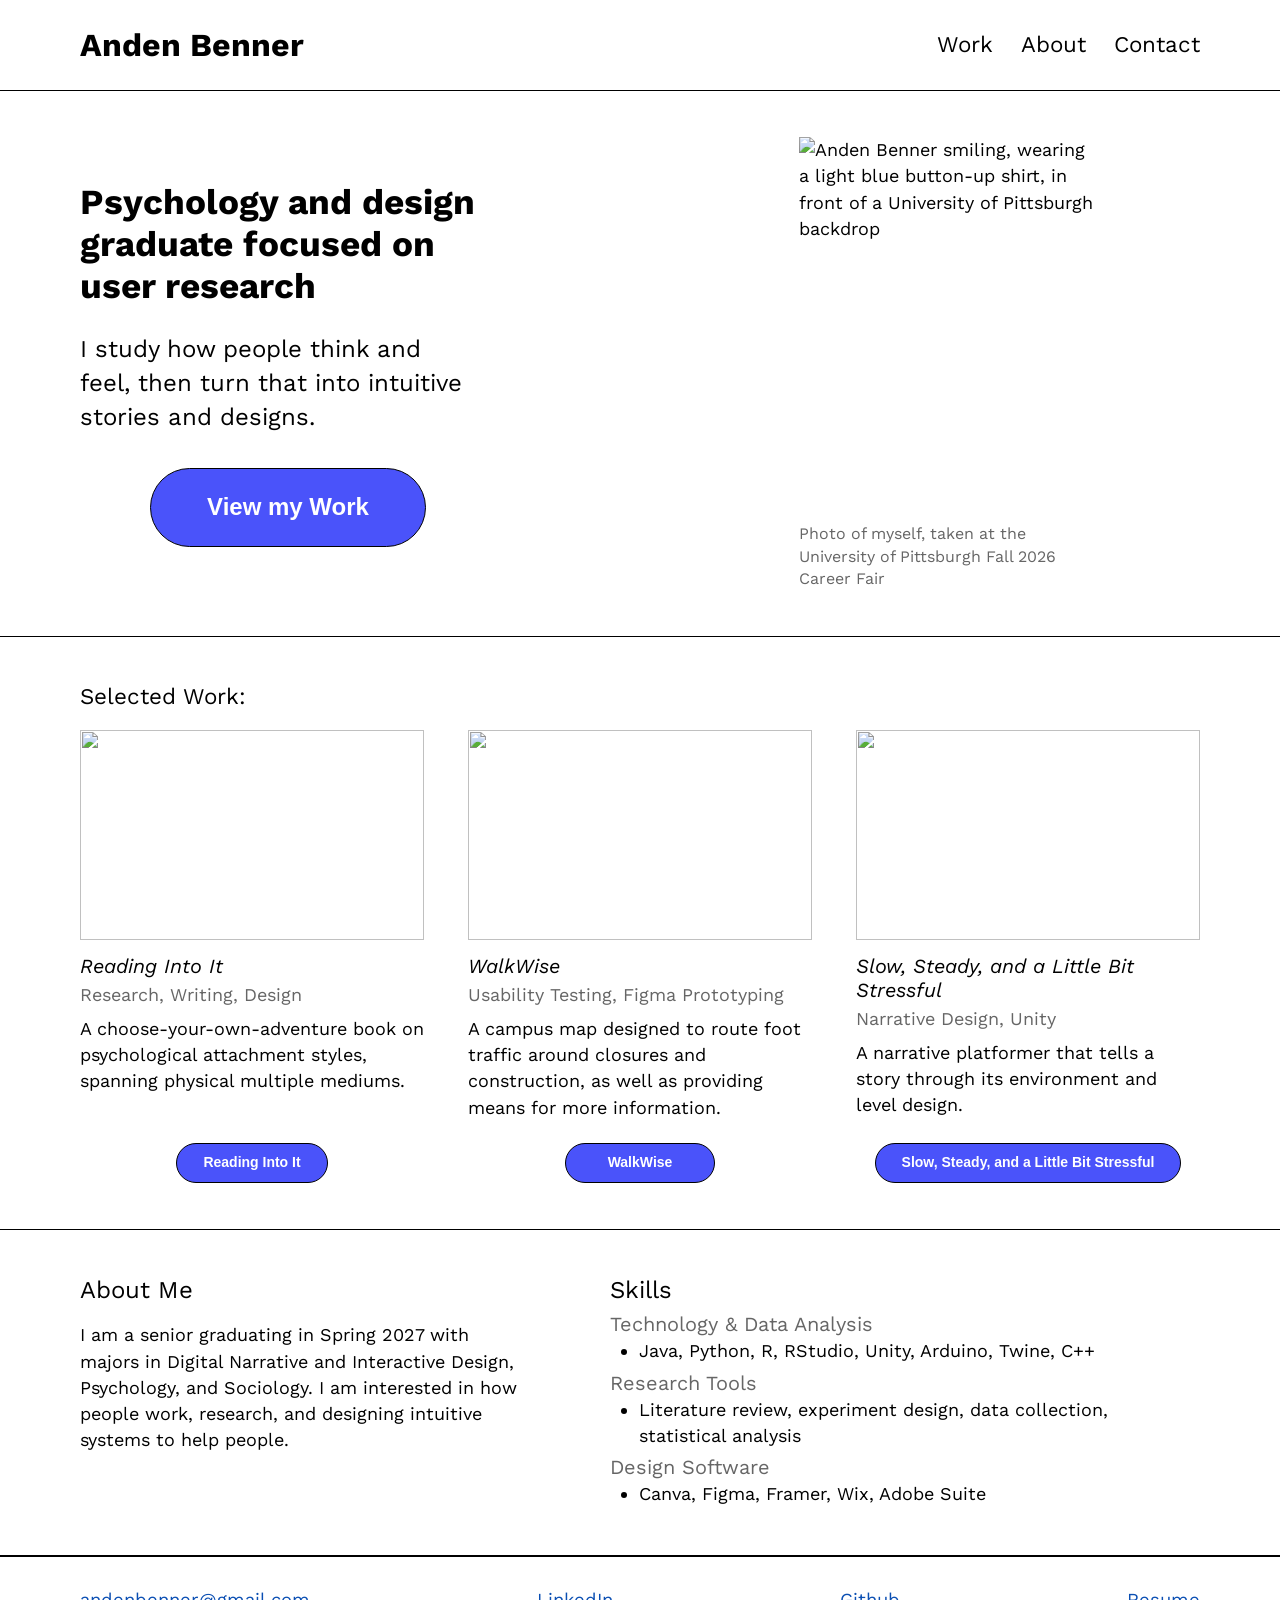
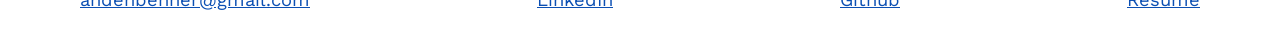
==== index.html @ 51266957 "Add files via upload" ====
<!DOCTYPE html>
<html lang="en">
<head>
  <meta charset="utf-8">
  <meta name="viewport" content="width=device-width, initial-scale=1">
  <title>Anden Benner</title>
  <meta name="description" content="Psychology and design graduate focused on user research.">
  <link rel="preconnect" href="https://fonts.googleapis.com">
  <link rel="preconnect" href="https://fonts.gstatic.com" crossorigin>
  <link href="https://fonts.googleapis.com/css2?family=Work+Sans:ital,wght@0,400;0,500;0,600;0,700;1,400;1,500;1,600;1,700&display=swap" rel="stylesheet">
  <link rel="stylesheet" href="styles.css">
</head>
<body>
  <a class="skip-link" href="#main">Skip to content</a>

  <header class="site-header">
    <div class="wrap">
      <a class="brand" href="index.html">Anden Benner</a>
      <nav class="site-nav" aria-label="Main">
        <a href="index.html#work">Work</a>
        <a href="index.html#about">About</a>
        <a href="index.html#contact">Contact</a>
      </nav>
    </div>
  </header>

  <main id="main">
    <section class="band hero" aria-labelledby="hero-title">
      <div class="wrap">
        <div class="text-col">
          <h1 id="hero-title">Psychology and design graduate focused on user research</h1>
          <p class="lede">I study how people think and feel, then turn that into intuitive stories and designs.</p>
          <div class="cta"><a class="btn btn-lg" href="#work">View my Work</a></div>
        </div>
        <figure>
          <img src="images/anden-photo.jpg" width="491" height="615" alt="Anden Benner smiling, wearing a light blue button-up shirt, in front of a University of Pittsburgh backdrop">
          <figcaption class="caption">Photo of myself, taken at the University of Pittsburgh Fall 2026 Career Fair</figcaption>
        </figure>
      </div>
    </section>

    <section class="band" id="work" aria-labelledby="work-title">
      <div class="wrap">
        <h2 class="work-title" id="work-title">Selected Work:</h2>
        <ul class="work-grid">
          <li class="work-card">
            <a class="thumb" href="reading-into-it.html" tabindex="-1" aria-hidden="true">
              <img src="images/reading-into-it-card.jpg" width="857" height="1143" alt="">
            </a>
            <h3>Reading Into It</h3>
            <p class="tags">Research, Writing, Design</p>
            <p class="desc">A choose-your-own-adventure book on psychological attachment styles, spanning physical multiple mediums.</p>
            <a class="btn btn-sm" href="reading-into-it.html">Reading Into It</a>
          </li>
          <li class="work-card">
            <a class="thumb" href="walkwise.html" tabindex="-1" aria-hidden="true">
              <img src="images/walkwise-icon.png" width="242" height="244" alt="">
            </a>
            <h3>WalkWise</h3>
            <p class="tags">Usability Testing, Figma Prototyping</p>
            <p class="desc">A campus map designed to route foot traffic around closures and construction, as well as providing means for more information.</p>
            <a class="btn btn-sm" href="walkwise.html">WalkWise</a>
          </li>
          <li class="work-card">
            <a class="thumb" href="slow-steady.html" tabindex="-1" aria-hidden="true">
              <img src="images/slow-steady-card.jpg" width="470" height="310" alt="">
            </a>
            <h3>Slow, Steady, and a Little Bit Stressful</h3>
            <p class="tags">Narrative Design, Unity</p>
            <p class="desc">A narrative platformer that tells a story through its environment and level design.</p>
            <a class="btn btn-sm" href="slow-steady.html">Slow, Steady, and a Little Bit Stressful</a>
          </li>
        </ul>
      </div>
    </section>

    <section class="band" id="about" aria-labelledby="about-title">
      <div class="wrap about-grid">
        <div>
          <h2 id="about-title">About Me</h2>
          <p>I am a senior graduating in Spring 2027 with majors in Digital Narrative and Interactive Design, Psychology, and Sociology. I am interested in how people work, research, and designing intuitive systems to help people.</p>
        </div>
        <div class="skills">
          <h2>Skills</h2>
          <h3>Technology &amp; Data Analysis</h3>
          <ul><li>Java, Python, R, RStudio, Unity, Arduino, Twine, C++</li></ul>
          <h3>Research Tools</h3>
          <ul><li>Literature review, experiment design, data collection, statistical analysis</li></ul>
          <h3>Design Software</h3>
          <ul><li>Canva, Figma, Framer, Wix, Adobe Suite</li></ul>
        </div>
      </div>
    </section>
  </main>

  <footer class="site-footer" id="contact">
    <div class="wrap">
      <p><a href="mailto:andenbenner@gmail.com">andenbenner@gmail.com</a></p>
      <p><a href="https://www.linkedin.com/in/anden-benner-002a593b1/" target="_blank" rel="noopener">LinkedIn</a></p>
      <p><a href="https://github.com/anden13-dot" target="_blank" rel="noopener">Github</a></p>
      <p><a href="resume.pdf" target="_blank" rel="noopener">Resume</a></p>
    </div>
  </footer>
</body>
</html>
---- styles.css ----
:root {
  --ink: #000;
  --muted: #666;
  --body-grey: #555;
  --rule: #000;
  --accent: #4a53fa;
  --accent-hover: #3239d6;
  --link: #0b4fb3;
  --page: #fff;
  --max: 1120px;
  --gutter: clamp(20px, 5.5vw, 58px);
  --btn-font: Arial, "Liberation Sans", Helvetica, sans-serif;
  --section-pad: clamp(30px, 4.5vw, 46px);
}

*, *::before, *::after { box-sizing: border-box; }
html { scroll-behavior: smooth; }

body {
  margin: 0;
  background: var(--page);
  color: var(--ink);
  font-family: "Work Sans", system-ui, -apple-system, "Segoe UI", Roboto, Helvetica, Arial, sans-serif;
  font-size: 1.125rem;
  line-height: 1.45;
  -webkit-font-smoothing: antialiased;
}
body.project { font-size: 1.03rem; }

img { display: block; max-width: 100%; height: auto; }
a { color: inherit; }

:focus-visible { outline: 3px solid var(--accent); outline-offset: 3px; border-radius: 4px; }

.skip-link {
  position: absolute; left: 12px; top: -60px;
  background: var(--ink); color: #fff;
  padding: 10px 16px; border-radius: 999px; z-index: 10;
}
.skip-link:focus { top: 12px; }

/* ---------- Layout ---------- */
.wrap {
  width: 100%;
  max-width: calc(var(--max) + var(--gutter) * 2);
  margin: 0 auto;
  padding-inline: var(--gutter);
}

.site-header { border-bottom: 1px solid var(--rule); }
.site-header .wrap {
  display: flex; align-items: center; justify-content: space-between;
  gap: 16px; padding-block: 22px;
}
.brand {
  font-size: clamp(1.25rem, 3.1vw, 2rem);
  font-weight: 700; white-space: nowrap; text-decoration: none;
}
.site-nav { display: flex; gap: clamp(12px, 2.6vw, 28px); }
.site-nav a {
  text-decoration: none;
  font-size: clamp(1rem, 2.1vw, 1.4rem);
  padding: 2px 0; border-bottom: 2px solid transparent;
}
.site-nav a:hover { border-bottom-color: var(--ink); }

.band { border-bottom: 1px solid var(--rule); }
.band > .wrap { padding-block: var(--section-pad); }

h1, h2, h3 { margin: 0; line-height: 1.2; }
p { margin: 0 0 .9em; max-width: 64ch; }
p:last-child { margin-bottom: 0; }

.caption { font-size: .88rem; line-height: 1.4; color: var(--muted); margin-top: 10px; max-width: 44ch; }

/* ---------- Buttons (Arial Bold, indigo pill, thin black outline) ---------- */
.btn {
  display: inline-flex; align-items: center; justify-content: center; text-align: center;
  background: var(--accent); color: #fff;
  font-family: var(--btn-font); font-weight: 700; text-decoration: none;
  border: 1px solid var(--ink); border-radius: 999px;
  line-height: 1.2; cursor: pointer;
  transition: background-color .15s ease;
}
.btn:hover { background: var(--accent-hover); }
.btn-lg { font-size: 1.5rem; padding: 24px 56px; min-width: min(100%, 272px); }
.btn-sm { font-size: .875rem; padding: 10px 26px; min-height: 40px; min-width: 150px; }

/* ---------- Home: hero ---------- */
.hero .wrap {
  display: grid; grid-template-columns: minmax(0, 1.1fr) minmax(0, 1fr);
  gap: clamp(24px, 5vw, 64px); align-items: center;
}
.hero .text-col { max-width: 26rem; }
.hero h1 { font-size: clamp(1.8rem, 3.45vw, 2.2rem); font-weight: 700; max-width: 12em; margin-bottom: 26px; }
.hero .lede { font-size: clamp(1.25rem, 2.35vw, 1.5rem); line-height: 1.4; max-width: 16em; margin-bottom: 34px; }
.hero .cta { text-align: center; }
.hero figure { margin: 0; justify-self: center; width: min(100%, 300px); }
.hero figure img { width: 100%; }
.hero .caption { font-size: 1rem; max-width: 22em; }

/* ---------- Home: selected work ---------- */
.work-title { font-size: 1.4rem; font-weight: 400; margin-bottom: 20px; }
.work-grid {
  list-style: none; margin: 0; padding: 0;
  display: grid; grid-template-columns: repeat(3, minmax(0, 1fr));
  gap: clamp(20px, 3.5vw, 44px);
}
.work-card { display: flex; flex-direction: column; }
.work-card .thumb { display: block; height: 210px; margin-bottom: 14px; }
.work-card .thumb img { height: 100%; width: 100%; object-fit: contain; object-position: center top; }
.work-card h3 { font-style: italic; font-weight: 400; font-size: 1.25rem; margin-bottom: 4px; }
.work-card .tags { color: var(--muted); margin-bottom: 8px; }
.work-card p.desc { flex: 1; margin-bottom: 22px; }
.work-card .btn { align-self: center; max-width: 100%; }

/* ---------- Home: about / skills ---------- */
.about-grid {
  display: grid; grid-template-columns: minmax(0, 1fr) minmax(0, 1.3fr);
  gap: clamp(28px, 6vw, 80px);
}
.about-grid h2 { font-size: 1.5rem; font-weight: 400; margin-bottom: 18px; }
.skills h2 { margin-bottom: 8px; }
.skills h3 { font-weight: 400; color: var(--muted); font-size: 1.25rem; margin-top: 6px; }
.skills ul { margin: 2px 0 0; padding-left: 1.6em; }
.skills li { margin-bottom: 2px; }

/* ---------- Footer / contact ---------- */
.site-footer { border-top: 1px solid var(--rule); }
.site-footer .wrap {
  display: flex; justify-content: space-between; flex-wrap: wrap;
  gap: 12px 32px; padding-block: 30px;
}
.site-footer a:not(.btn) { color: var(--link); }
.site-footer a:not(.btn):hover { text-decoration-thickness: 2px; }
.site-footer p { max-width: none; margin: 0; font-size: 1.15rem; }

/* ---------- Project pages ---------- */
.project-hero .wrap {
  display: grid; grid-template-columns: minmax(0, 1fr) minmax(0, 1fr);
  gap: clamp(28px, 6vw, 80px); align-items: center;
}
.project-hero h1 { font-style: italic; font-weight: 700; font-size: clamp(1.6rem, 3vw, 2rem); margin-bottom: 12px; }
.project-hero .lede { font-size: 1.15rem; line-height: 1.4; max-width: 22em; }
.project-hero figure { margin: 0; }
.project-hero figure img { max-height: 400px; width: auto; max-width: 100%; }
.project-hero.is-wide figure img { width: 100%; max-height: none; }

h2.sec { font-size: 1.15rem; font-weight: 700; margin-bottom: 16px; }

.two-col {
  display: grid; grid-template-columns: minmax(0, 1fr) minmax(0, 1fr);
  gap: clamp(28px, 6vw, 80px);
}
.facts p.meta { font-size: 1.1rem; margin-bottom: 16px; }
.facts ul { margin: 0; padding-left: 1.4em; }
.facts li { margin-bottom: 2px; }

.split {
  display: grid; grid-template-columns: minmax(0, 1.5fr) minmax(0, 1fr);
  gap: clamp(24px, 5vw, 64px); align-items: start;
}
.split + .split { margin-top: clamp(24px, 4vw, 40px); }
.split.flip { grid-template-columns: minmax(0, 1fr) minmax(0, 1.5fr); }
.split figure { margin: 0; }
.split figure img { max-width: 100%; }
.split figure.tall img { max-height: 300px; width: auto; }

.workshop { display: grid; grid-template-columns: minmax(0, 1fr) minmax(0, 1fr); }
.workshop + .workshop { border-top: 1px solid var(--rule); }
.workshop > div { padding: 22px 0; }
.workshop > div:first-child { padding-right: clamp(20px, 4vw, 48px); border-right: 1px solid var(--rule); }
.workshop > div:last-child { padding-left: clamp(20px, 4vw, 48px); padding-top: calc(22px + 1.2rem + 10px); }
.workshop:first-child > div:first-child { padding-top: 0; }
.workshop:first-child > div:last-child { padding-top: calc(1.2rem + 10px); }
.workshop:last-child > div { padding-bottom: 0; }
.workshop h3 { font-size: 1rem; font-weight: 700; margin-bottom: 10px; }
.workshop .label { color: var(--ink); margin-bottom: 2px; }
.workshop p.body { color: var(--body-grey); }

.figure-row {
  list-style: none; margin: 0; padding: 0;
  display: grid; grid-template-columns: repeat(3, minmax(0, 1fr));
  gap: clamp(20px, 4vw, 44px); align-items: start;
}
.figure-row figure { margin: 0; }
.figure-row .frame { display: flex; align-items: flex-start; height: 300px; margin-bottom: 12px; }
.figure-row .frame img { max-height: 100%; width: auto; max-width: 100%; }
.figure-row.paths .frame { height: auto; aspect-ratio: 3 / 4; overflow: hidden; background: #eee; }
.figure-row.paths .frame img { width: 100%; height: 100%; max-height: none; max-width: none; object-fit: cover; }
.figure-row h3 { font-weight: 400; font-size: 1rem; margin-bottom: 2px; }
.figure-row p { color: var(--body-grey); }

.lr p { color: var(--body-grey); }
.playthrough { overflow-wrap: anywhere; color: var(--body-grey); max-width: none; }
.playthrough a { color: var(--link); }

.pager .wrap {
  display: flex; justify-content: space-around; align-items: center;
  flex-wrap: wrap; gap: 16px; padding-block: 30px;
}
.pager .btn { max-width: 200px; min-width: 130px; }

/* ---------- Responsive ---------- */
@media (max-width: 860px) {
  .work-grid { grid-template-columns: repeat(2, minmax(0, 1fr)); }
  .figure-row { grid-template-columns: repeat(2, minmax(0, 1fr)); }
}

@media (max-width: 680px) {
  .hero .wrap, .project-hero .wrap, .about-grid, .two-col, .split, .split.flip { grid-template-columns: minmax(0, 1fr); }
  .hero figure { justify-self: start; }
  .hero .cta { text-align: left; }
  .work-grid, .figure-row { grid-template-columns: minmax(0, 1fr); }
  .work-card .thumb { height: auto; max-height: 280px; }
  .work-card .thumb img { max-height: 280px; object-position: left top; }
  .work-card .btn { align-self: flex-start; }
  .figure-row .frame { height: auto; }
  .figure-row .frame img { max-height: 380px; }
  .figure-row.paths .frame img { max-height: none; }
  .workshop { grid-template-columns: minmax(0, 1fr); }
  .workshop > div:first-child { border-right: 0; padding-right: 0; padding-bottom: 8px; }
  .workshop > div:last-child,
  .workshop:first-child > div:last-child { padding-left: 0; padding-top: 8px; }
  .site-footer .wrap { flex-direction: column; }
  .pager .wrap { justify-content: center; }
}

@media (prefers-reduced-motion: reduce) {
  html { scroll-behavior: auto; }
  .btn { transition: none; }
}
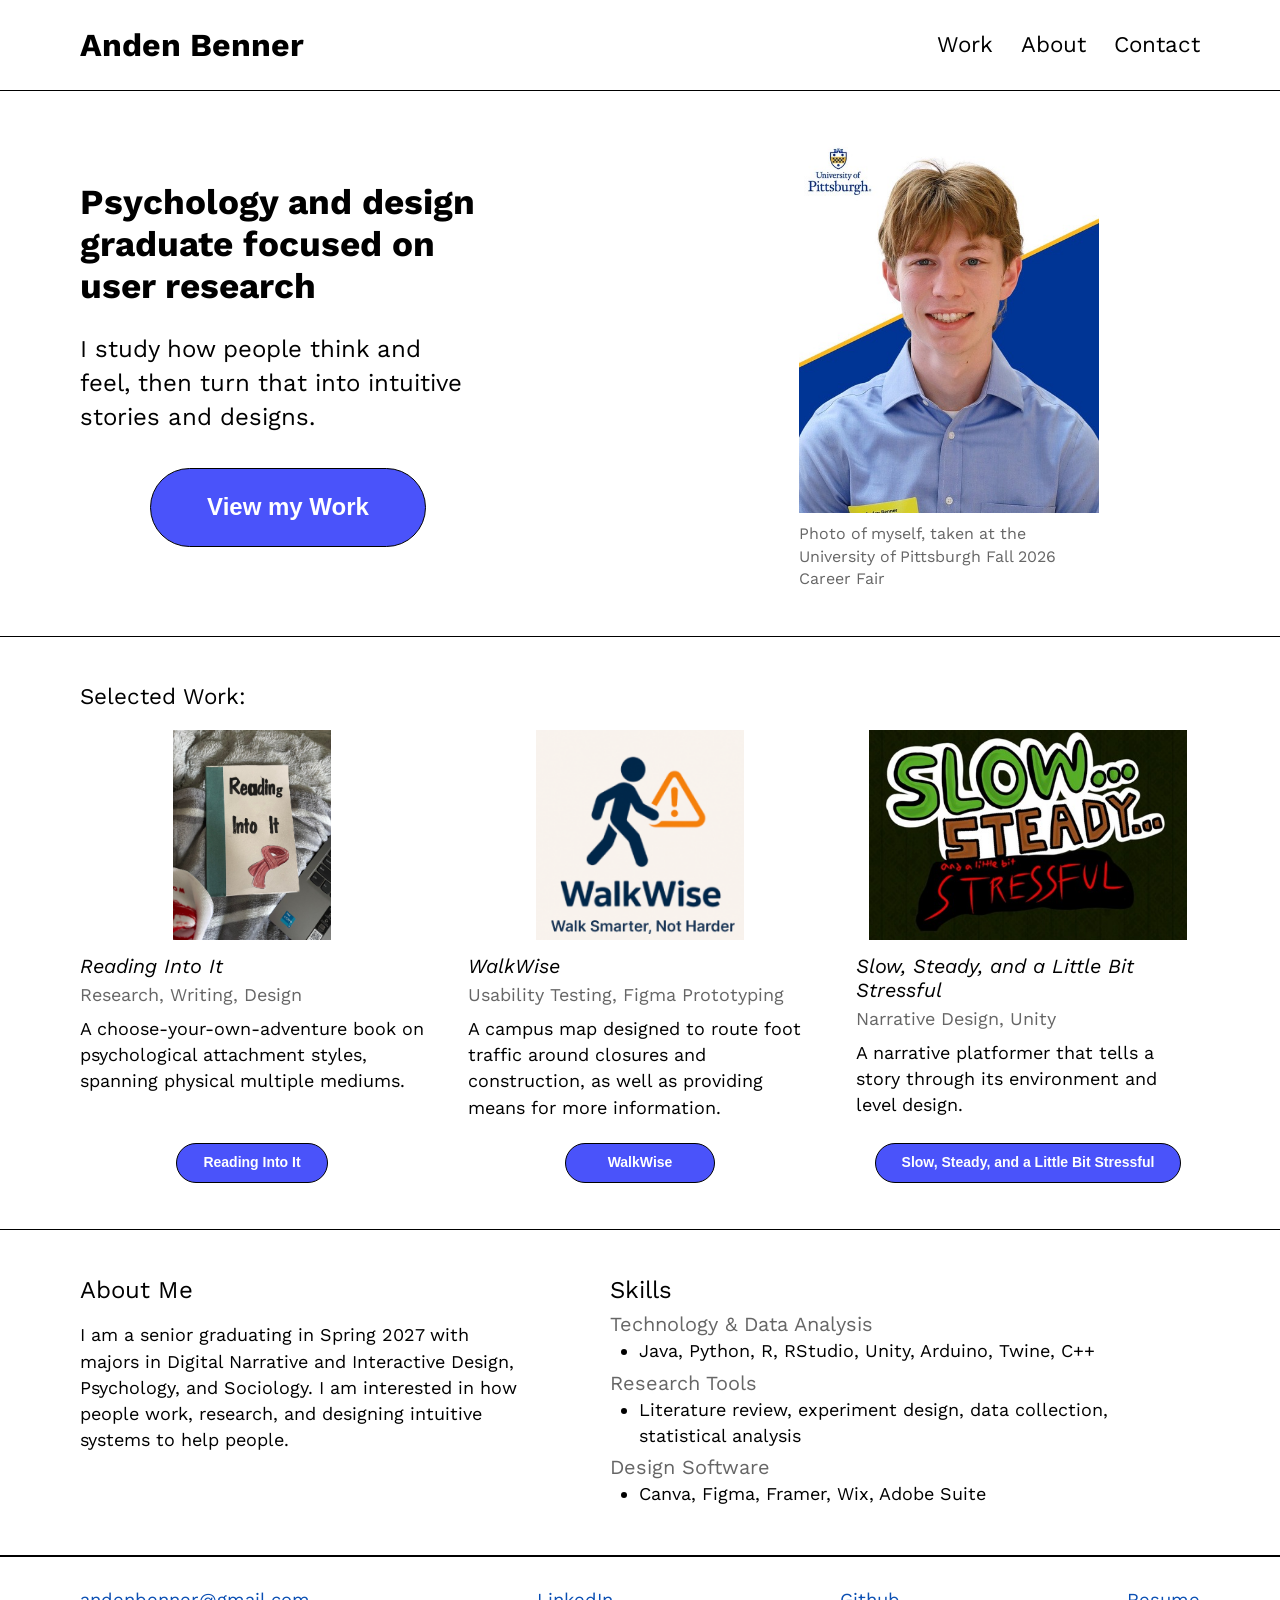
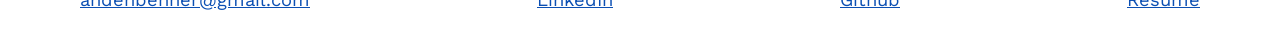
==== commit a9d1709f: "Add files via upload" ====
--- a/index.html
+++ b/index.html
@@ -33,7 +33,7 @@
           <div class="cta"><a class="btn btn-lg" href="#work">View my Work</a></div>
         </div>
         <figure>
-          <img src="images/anden-photo.jpg" width="491" height="615" alt="Anden Benner smiling, wearing a light blue button-up shirt, in front of a University of Pittsburgh backdrop">
+          <img src="anden-photo.jpg" width="491" height="615" alt="Anden Benner smiling, wearing a light blue button-up shirt, in front of a University of Pittsburgh backdrop">
           <figcaption class="caption">Photo of myself, taken at the University of Pittsburgh Fall 2026 Career Fair</figcaption>
         </figure>
       </div>
@@ -45,7 +45,7 @@
         <ul class="work-grid">
           <li class="work-card">
             <a class="thumb" href="reading-into-it.html" tabindex="-1" aria-hidden="true">
-              <img src="images/reading-into-it-card.jpg" width="857" height="1143" alt="">
+              <img src="reading-into-it-card.jpg" width="857" height="1143" alt="">
             </a>
             <h3>Reading Into It</h3>
             <p class="tags">Research, Writing, Design</p>
@@ -54,7 +54,7 @@
           </li>
           <li class="work-card">
             <a class="thumb" href="walkwise.html" tabindex="-1" aria-hidden="true">
-              <img src="images/walkwise-icon.png" width="242" height="244" alt="">
+              <img src="walkwise-icon.png" width="242" height="244" alt="">
             </a>
             <h3>WalkWise</h3>
             <p class="tags">Usability Testing, Figma Prototyping</p>
@@ -63,7 +63,7 @@
           </li>
           <li class="work-card">
             <a class="thumb" href="slow-steady.html" tabindex="-1" aria-hidden="true">
-              <img src="images/slow-steady-card.jpg" width="470" height="310" alt="">
+              <img src="slow-steady-card.jpg" width="470" height="310" alt="">
             </a>
             <h3>Slow, Steady, and a Little Bit Stressful</h3>
             <p class="tags">Narrative Design, Unity</p>
